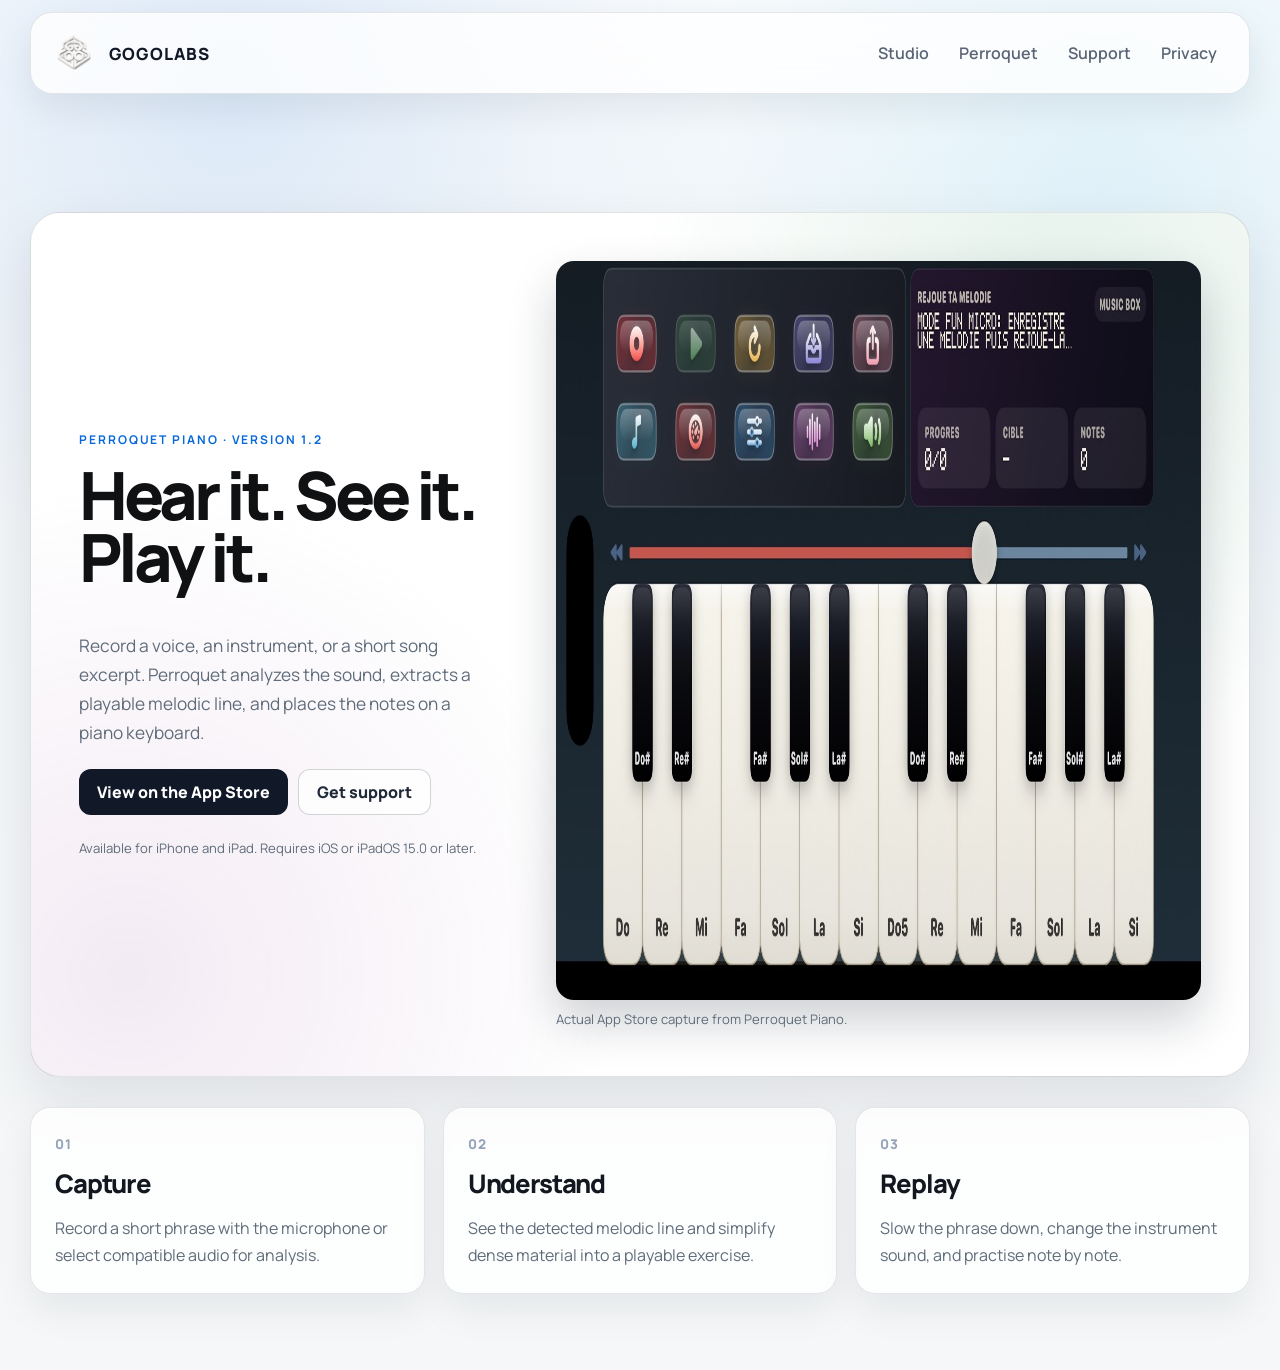
==== perroquet/index.html @ bff35a5f "Refresh public site and App Store portfolio" ====
<!doctype html>
<html lang="en">
  <head>
    <meta charset="UTF-8" />
    <meta name="viewport" content="width=device-width, initial-scale=1.0" />
    <title>Perroquet Piano | GogoLabs</title>
    <meta name="description" content="Perroquet Piano turns short recordings into notes you can hear, see, and replay on iPhone and iPad." />
    <link rel="canonical" href="https://gogolabs.fr/perroquet/" />
    <link rel="alternate" hreflang="en" href="https://gogolabs.fr/perroquet/" />
    <link rel="alternate" hreflang="x-default" href="https://gogolabs.fr/perroquet/" />
    <meta property="og:type" content="website" />
    <meta property="og:site_name" content="GogoLabs" />
    <meta property="og:title" content="Perroquet Piano | GogoLabs" />
    <meta property="og:description" content="Record a melody, see its notes, and replay it on the piano keyboard." />
    <meta property="og:url" content="https://gogolabs.fr/perroquet/" />
    <meta property="og:image" content="https://gogolabs.fr/assets/products/perroquet-1.2-public.jpg" />
    <link rel="icon" type="image/jpeg" href="/assets/perroquet-icon-public.jpg" />
    <link rel="preconnect" href="https://fonts.googleapis.com" />
    <link rel="preconnect" href="https://fonts.gstatic.com" crossorigin />
    <link href="https://fonts.googleapis.com/css2?family=Bebas+Neue&family=Manrope:wght@400;500;600;700;800&display=swap" rel="stylesheet" />
    <link rel="stylesheet" href="/style.css" />
    <script defer src="/analytics.js"></script>
    <script type="application/ld+json">
      {
        "@context": "https://schema.org",
        "@type": "SoftwareApplication",
        "name": "Perroquet Piano",
        "applicationCategory": "MusicApplication",
        "operatingSystem": "iOS, iPadOS",
        "softwareVersion": "1.2",
        "description": "Record a short melody, see the detected notes, and replay it on a piano keyboard.",
        "image": "https://gogolabs.fr/assets/products/perroquet-1.2-public.jpg",
        "downloadUrl": "https://apps.apple.com/fr/app/perroquet-piano/id6766993396",
        "author": { "@type": "Organization", "name": "GogoLabs", "url": "https://gogolabs.fr/" }
      }
    </script>
  </head>
  <body>
    <main class="page">
      <header class="site-header" id="top">
        <div class="topbar">
          <a class="brand-lockup" href="/" aria-label="GogoLabs home">
            <img class="brand-mark" src="/assets/gogolabs-logo.png" alt="GogoLabs logo" width="768" height="768" />
            <span class="brand-name">GogoLabs</span>
          </a>
          <nav class="topnav" aria-label="Primary">
            <a href="/">Studio</a>
            <a href="/perroquet/" aria-current="page">Perroquet</a>
            <a href="/perroquet/support/">Support</a>
            <a href="/perroquet/privacy/">Privacy</a>
          </nav>
        </div>
      </header>

      <section class="section product-page">
        <div class="product-hero">
          <div class="product-copy">
            <p class="eyebrow">Perroquet Piano · Version 1.2</p>
            <h1>Hear it. See it. Play it.</h1>
            <p class="intro-lead">
              Record a voice, an instrument, or a short song excerpt. Perroquet analyzes the sound,
              extracts a playable melodic line, and places the notes on a piano keyboard.
            </p>
            <div class="product-actions">
              <a class="product-primary-link" href="https://apps.apple.com/fr/app/perroquet-piano/id6766993396">View on the App Store</a>
              <a class="product-secondary-link" href="/perroquet/support/">Get support</a>
            </div>
            <p class="product-compatibility">Available for iPhone and iPad. Requires iOS or iPadOS 15.0 or later.</p>
          </div>
          <figure class="product-shot">
            <img
              src="/assets/products/perroquet-1.2-public.jpg"
              sizes="(max-width: 959px) 92vw, 54vw"
              alt="Perroquet Piano 1.2 melody analysis and piano keyboard on iPhone"
              width="1600"
              height="739"
            />
            <figcaption>Actual App Store capture from Perroquet Piano.</figcaption>
          </figure>
        </div>

        <div class="product-feature-grid">
          <article class="principle"><span class="principle-index">01</span><h2>Capture</h2><p>Record a short phrase with the microphone or select compatible audio for analysis.</p></article>
          <article class="principle"><span class="principle-index">02</span><h2>Understand</h2><p>See the detected melodic line and simplify dense material into a playable exercise.</p></article>
          <article class="principle"><span class="principle-index">03</span><h2>Replay</h2><p>Slow the phrase down, change the instrument sound, and practise note by note.</p></article>
        </div>
      </section>
    </main>
  </body>
</html>
---- style.css ----
:root {
  --bg: #f2f1ed;
  --surface: #faf9f4;
  --surface-strong: #ffffff;
  --surface-muted: #ece8e0;
  --text: #161a20;
  --muted: #5a646b;
  --line: rgba(22, 26, 32, 0.12);
  --line-strong: rgba(22, 26, 32, 0.2);
  --accent: #6a89ff;
  --accent-2: #88a5ff;
  --accent-3: #57b8ff;
  --accent-4: #97aefc;
  --slate: #3e4749;
  --lite-slate: #879499;
  --radius-lg: 12px;
  --radius-md: 10px;
  --radius-sm: 8px;
  --container: 1220px;
}

* {
  box-sizing: border-box;
}

html {
  scroll-behavior: smooth;
}

body {
  margin: 0;
  min-height: 100vh;
  overflow-x: hidden;
  color: var(--text);
  font-family: "Manrope", "Avenir Next", "Segoe UI", sans-serif;
  background:
    radial-gradient(circle at 8% 12%, rgba(106, 137, 255, 0.12), transparent 30%),
    radial-gradient(circle at 92% 16%, rgba(136, 165, 255, 0.1), transparent 34%),
    radial-gradient(circle at 80% 82%, rgba(151, 174, 252, 0.08), transparent 32%),
    linear-gradient(180deg, #f7f5f1 0%, var(--bg) 360px);
}

a {
  color: inherit;
}

img {
  display: block;
  max-width: 100%;
}

.page {
  width: 100%;
}

.site-header,
.section,
.site-footer {
  width: 100%;
}

.topbar,
.intro,
.section > *,
.site-footer > * {
  width: min(var(--container), calc(100% - 48px));
  margin-inline: auto;
}

.topbar {
  position: sticky;
  top: 0;
  z-index: 30;
  display: flex;
  align-items: center;
  justify-content: space-between;
  gap: 18px;
  min-height: 86px;
  background: color-mix(in srgb, var(--surface-strong) 88%, transparent);
  backdrop-filter: blur(8px);
  border-bottom: 1px solid var(--line);
}

.brand-lockup {
  display: inline-flex;
  align-items: center;
  gap: 12px;
  text-decoration: none;
}

.brand-mark {
  width: 48px;
  height: 48px;
}

.brand-name {
  font-size: 1.1rem;
  font-weight: 800;
  letter-spacing: 0.05em;
  text-transform: uppercase;
}

.topnav {
  display: inline-flex;
  flex-wrap: wrap;
  align-items: center;
  gap: 6px;
}

.topnav a {
  padding: 9px 12px;
  border-radius: var(--radius-sm);
  text-decoration: none;
  color: color-mix(in srgb, var(--muted) 64%, var(--accent-3) 36%);
  font-weight: 600;
}

.topnav a:hover {
  color: color-mix(in srgb, var(--accent) 72%, var(--text) 28%);
  background: color-mix(in srgb, var(--accent-2) 18%, #ffffff 82%);
}

.intro {
  display: grid;
  grid-template-columns: minmax(0, 0.96fr) minmax(360px, 0.78fr);
  gap: clamp(32px, 5vw, 72px);
  align-items: center;
  padding-top: 44px;
  padding-bottom: 72px;
}

.intro-copy {
  min-width: 0;
}

.eyebrow {
  margin: 0 0 14px;
  color: color-mix(in srgb, var(--accent-4) 62%, var(--muted) 38%);
  font-size: 0.75rem;
  font-weight: 700;
  letter-spacing: 0.16em;
  text-transform: uppercase;
}

h1,
h2,
h3 {
  margin: 0;
  color: var(--text);
  font-weight: 800;
  line-height: 1.02;
}

h1 {
  max-width: 100%;
  font-size: clamp(2.4rem, 5vw, 4.5rem);
  letter-spacing: -0.04em;
  color: color-mix(in srgb, var(--accent) 74%, var(--text) 26%);
}

h2 {
  max-width: 100%;
  font-size: clamp(1.7rem, 3.2vw, 2.9rem);
  letter-spacing: -0.03em;
  color: color-mix(in srgb, var(--accent-2) 54%, var(--text) 46%);
}

h3 {
  font-size: clamp(1.5rem, 2.1vw, 2.25rem);
  letter-spacing: -0.02em;
  color: color-mix(in srgb, var(--accent-3) 50%, var(--text) 50%);
}

p {
  margin: 0;
  color: color-mix(in srgb, var(--muted) 78%, var(--accent-4) 22%);
  line-height: 1.68;
}

p,
li {
  overflow-wrap: anywhere;
  word-break: normal;
}

.intro-lead {
  margin-top: 20px;
  max-width: 56ch;
  font-size: clamp(1.03rem, 1.3vw, 1.15rem);
}

.intro-note {
  min-width: 0;
  padding: 28px;
  border-radius: var(--radius-lg);
  background: var(--surface-muted);
  border: 1px solid var(--line);
}

.note-brand {
  display: flex;
  align-items: center;
  justify-content: center;
  gap: 14px;
}

.note-brand img {
  width: clamp(54px, 7vw, 84px);
  height: auto;
}

.note-brand p {
  font-size: clamp(1.55rem, 3.1vw, 2.2rem);
  font-weight: 800;
  letter-spacing: 0.02em;
  color: var(--text);
  line-height: 1.1;
}

.note-appstore-row {
  margin-top: 18px;
  display: grid;
  gap: 10px;
  justify-items: center;
}

.note-appstore-link {
  display: inline-flex;
}

.note-appstore-link img {
  width: min(300px, 100%);
  height: auto;
}

.note-appstore-text {
  font-size: 0.92rem;
  color: var(--muted);
}

.section {
  padding-top: 128px;
}

.principles {
  background: linear-gradient(180deg, rgba(135, 148, 153, 0.08) 0%, rgba(135, 148, 153, 0.03) 100%);
  padding-bottom: 20px;
}

.apps {
  background: transparent;
  padding: 112px 24px 56px;
  border-radius: 0;
}

.section-heading {
  min-width: 0;
  max-width: 760px;
}

.section-heading h2 {
  margin-top: 18px;
}

.section-heading p:last-child,
.team-entry p,
.principle p,
.app-summary,
.footer-brand p {
  margin-top: 18px;
}

.principles-grid {
  display: grid;
  grid-template-columns: repeat(3, minmax(0, 1fr));
  gap: 18px;
  margin-top: 52px;
}

.principle {
  min-width: 0;
  padding: 24px;
  border-radius: var(--radius-md);
  background: var(--surface);
  border: 1px solid var(--line);
}

.principle-index {
  display: inline-block;
  margin-bottom: 18px;
  color: var(--muted);
  font-size: 0.84rem;
  font-weight: 800;
  letter-spacing: 0.08em;
}

.principle h3 {
  margin-bottom: 18px;
}

.apps {
  display: grid;
  grid-template-columns: minmax(0, 1fr);
  gap: 56px;
}

.apps-anchor-strip {
  display: grid;
  gap: 0;
  height: 0;
  overflow: hidden;
}

.apps-anchor {
  display: block;
  height: 0;
  scroll-margin-top: 132px;
}

.apps-dock-shell {
  display: grid;
  gap: 40px;
  overflow: visible;
}

.app-spotlight {
  display: grid;
  grid-template-columns: minmax(0, 1fr);
  gap: 16px;
  padding: 20px;
  border-radius: var(--radius-lg);
  border: 0;
  background:
    radial-gradient(circle at 88% 15%, rgba(136, 165, 255, 0.14), transparent 28%),
    radial-gradient(circle at 10% 82%, rgba(87, 184, 255, 0.12), transparent 34%),
    var(--surface);
}

.app-spotlight-copy,
.app-spotlight-bottom,
.app-spotlight-visual {
  min-width: 0;
  overflow: visible;
}

.app-spotlight-copy {
  display: grid;
  align-content: start;
}

.app-spotlight-visual {
  order: 2;
  display: flex;
  align-items: center;
  justify-content: center;
  overflow: hidden;
}

.app-spotlight-visual img {
  width: min(100%, 980px);
  max-height: none;
  object-fit: contain;
  border-radius: 0;
  border: 0;
  box-shadow: none;
  clip-path: inset(0.8% 0.8% 0.8% 0.8%);
  transition: opacity 180ms ease, transform 180ms ease;
}

.app-spotlight-visual img.is-transitioning {
  opacity: 0.58;
  transform: scale(0.985);
}

.app-spotlight-bottom {
  display: grid;
  align-content: start;
  order: 3;
}

.apps-dock-wrap {
  position: static;
  z-index: 20;
  display: grid;
  justify-items: center;
  gap: 8px;
}

.apps-dock-hint {
  font-size: 0.8rem;
  letter-spacing: 0.08em;
  text-transform: uppercase;
  color: var(--lite-slate);
}

.apps-dock {
  display: inline-flex;
  align-items: flex-end;
  gap: 8px;
  padding: 8px 12px 10px;
  border-radius: 22px;
  border: 1px solid rgba(255, 255, 255, 0.42);
  background: linear-gradient(
    180deg,
    rgba(255, 255, 255, 0.52) 0%,
    rgba(228, 234, 241, 0.45) 100%
  );
  box-shadow:
    inset 0 1px 0 rgba(255, 255, 255, 0.72),
    0 12px 26px rgba(18, 24, 34, 0.24);
  backdrop-filter: blur(9px);
}

.dock-item {
  --dock-scale: 1;
  --dock-lift: 0px;
  display: grid;
  justify-items: center;
  gap: 0;
  width: 78px;
  padding: 4px 2px;
  border: 0;
  border-radius: 0;
  background: transparent;
  color: var(--slate);
  cursor: pointer;
  transform: translateY(var(--dock-lift)) scale(var(--dock-scale));
  transform-origin: bottom center;
  transition:
    transform 95ms cubic-bezier(0.24, 1, 0.36, 1),
    background-color 120ms ease,
    border-color 120ms ease,
    box-shadow 120ms ease;
}

.dock-item img {
  width: 60px;
  height: 60px;
  object-fit: contain;
  border-radius: 14px;
  border: 0;
  box-shadow:
    0 10px 16px rgba(18, 24, 34, 0.26),
    0 2px 0 rgba(255, 255, 255, 0.3) inset;
}

.dock-item span {
  position: absolute;
  top: -30px;
  left: 50%;
  transform: translateX(-50%);
  font-size: 0.72rem;
  font-weight: 800;
  line-height: 1;
  letter-spacing: 0;
  white-space: nowrap;
  text-align: center;
  padding: 6px 8px;
  border-radius: 8px;
  background: rgba(17, 21, 28, 0.9);
  color: #f8fbff;
  opacity: 0;
  pointer-events: none;
  transition: opacity 120ms ease;
}

.dock-item:hover,
.dock-item:focus-visible,
.dock-item.is-active {
  border-color: transparent;
  background: transparent;
  box-shadow: none;
}

.dock-item:hover span,
.dock-item:focus-visible span,
.dock-item.is-active span {
  opacity: 1;
}

.dock-item:focus-visible {
  outline: 2px solid rgba(0, 166, 181, 0.6);
  outline-offset: 4px;
}

.app-copy {
  min-width: 0;
}

.app-copy-top {
  grid-area: top;
}

.app-copy-bottom {
  grid-area: bottom;
  display: grid;
  align-content: start;
  gap: 2px;
}

.app-kicker {
  margin-bottom: 10px;
  color: color-mix(in srgb, var(--accent-4) 56%, var(--slate) 44%);
  font-size: 0.78rem;
  font-weight: 700;
  letter-spacing: 0.12em;
  text-transform: uppercase;
}

.app-summary {
  max-width: none;
  font-size: 1.02rem;
  line-height: 1.64;
  color: color-mix(in srgb, var(--muted) 65%, var(--accent-3) 35%);
  overflow: visible;
}

.app-summary strong {
  color: color-mix(in srgb, var(--accent) 70%, var(--text) 30%);
  font-weight: 700;
}

.app-summary em {
  color: color-mix(in srgb, var(--accent-2) 70%, #3f474e 30%);
  font-style: italic;
  font-weight: 600;
}

.app-summary-extra {
  margin-top: 2px;
}

.app-list {
  display: grid;
  gap: 9px;
  margin: 12px 0 0;
  padding: 0;
  list-style: none;
}

.app-list li {
  position: relative;
  padding-left: 14px;
  line-height: 1.55;
  color: color-mix(in srgb, var(--slate) 65%, var(--accent-4) 35%);
  overflow: visible;
  white-space: normal;
}

.app-list li::before {
  content: "";
  position: absolute;
  top: 0.66em;
  left: 0;
  width: 6px;
  height: 6px;
  border-radius: 50%;
  background: color-mix(in srgb, var(--accent) 60%, var(--lite-slate) 40%);
}

.app-list strong {
  color: color-mix(in srgb, var(--accent-3) 52%, var(--text) 48%);
}

.app-store-badge-link {
  display: inline-flex;
  width: fit-content;
  margin-top: 12px;
}

.app-store-badge-link img {
  width: clamp(112px, 22vw, 156px);
  height: auto;
}

.team-grid {
  display: grid;
  grid-template-columns: repeat(2, minmax(0, 1fr));
  gap: 18px;
  margin-top: 52px;
  align-items: start;
}

.team-entry {
  min-width: 0;
  position: relative;
  display: block;
  padding: 24px;
  border-radius: var(--radius-md);
  background: var(--surface);
  border: 1px solid var(--line);
}

.team-entry::before {
  content: "";
  position: absolute;
  inset: 0 0 auto;
  height: 2px;
  background: linear-gradient(90deg, rgba(255, 176, 73, 0.68), rgba(73, 213, 255, 0.18), transparent 72%);
  border-radius: var(--radius-md) var(--radius-md) 0 0;
}

.team-entry::after {
  content: "";
  display: block;
  clear: both;
}

.team-photo-frame {
  position: relative;
  float: left;
  width: 154px;
  aspect-ratio: 4 / 5;
  margin: 0 20px 12px 0;
  overflow: hidden;
  border-radius: 12px;
  border: 1px solid rgba(255, 221, 171, 0.14);
  background: #101722;
  box-shadow:
    inset 0 1px 0 rgba(255, 255, 255, 0.08),
    0 18px 34px rgba(0, 0, 0, 0.36);
}

.team-photo-frame::before,
.team-photo-frame::after {
  content: "";
  position: absolute;
  inset: 0;
  pointer-events: none;
}

.team-photo-frame::before {
  z-index: 1;
  background:
    linear-gradient(180deg, rgba(255, 221, 171, 0.08) 0%, rgba(42, 55, 82, 0.2) 100%),
    radial-gradient(ellipse at 22% 12%, rgba(73, 213, 255, 0.14), transparent 46%);
  mix-blend-mode: screen;
}

.team-photo-frame::after {
  z-index: 2;
  background:
    linear-gradient(90deg, rgba(255, 255, 255, 0.03) 0 1px, transparent 1px 8px),
    linear-gradient(180deg, transparent 0%, rgba(5, 8, 13, 0.18) 100%);
  opacity: 0.62;
}

.team-photo {
  position: relative;
  z-index: 1;
  width: 100%;
  height: 100%;
  object-fit: cover;
  object-position: center 28%;
  filter: grayscale(0.86) contrast(1.08) brightness(0.9) sepia(0.12) saturate(0.92);
  transform: scale(1.02);
}

.team-entry:nth-child(2) .team-photo {
  object-fit: cover;
  object-position: center 24%;
  transform: scale(1.02);
  border-radius: 0;
  box-shadow: none;
}

.team-entry:nth-child(2) .team-photo-frame {
  background: #101722;
}

.team-copy {
  min-width: 0;
}

.team-entry h3 {
  font-size: clamp(1.34rem, 1.9vw, 1.85rem);
  margin-bottom: 14px;
}

.site-footer {
  padding: 128px 0 64px;
  background: linear-gradient(180deg, rgba(62, 71, 73, 0.06) 0%, rgba(62, 71, 73, 0.02) 100%);
}

.footer-grid {
  display: grid;
  grid-template-columns: minmax(0, 1.4fr) repeat(3, minmax(0, 1fr));
  gap: 22px;
  padding-top: 22px;
  border-top: 1px solid var(--line);
}

.footer-brand,
.footer-column {
  min-width: 0;
  display: grid;
  align-content: start;
  gap: 8px;
}

.footer-logo {
  width: 50px;
  height: 50px;
}

.footer-logo-link {
  display: inline-flex;
  width: max-content;
}

.footer-column h3 {
  font-size: 0.86rem;
  font-weight: 800;
  letter-spacing: 0.08em;
  text-transform: uppercase;
}

.footer-column a {
  color: color-mix(in srgb, var(--muted) 66%, var(--accent-4) 34%);
  text-decoration: none;
}

.footer-column a:hover {
  color: color-mix(in srgb, var(--accent) 68%, var(--text) 32%);
}

.support-page,
.legal-page {
  display: grid;
  gap: 24px;
  padding-bottom: 72px;
}

.support-lead,
.legal-lead {
  margin-top: 22px;
  max-width: 66ch;
}

.support-lang-switch {
  margin-top: 10px;
}

.support-lang-switch a,
.support-lead a,
.support-note a,
.support-back-link,
.legal-back-link,
.legal-card a {
  color: var(--slate);
  font-weight: 700;
  text-decoration: none;
}

.support-lang-switch a:hover,
.support-lead a:hover,
.support-note a:hover,
.support-back-link:hover,
.legal-back-link:hover,
.legal-card a:hover {
  text-decoration: underline;
}

.support-grid,
.legal-grid {
  display: grid;
  grid-template-columns: repeat(2, minmax(0, 1fr));
  gap: 18px;
}

.support-card,
.legal-card {
  min-width: 0;
  display: grid;
  align-content: start;
  gap: 8px;
  padding: 20px;
  border-radius: var(--radius-md);
  background: var(--surface);
  border: 1px solid var(--line);
}

.support-card h2,
.legal-card h2,
.legal-meta h2 {
  max-width: none;
  font-size: clamp(1.32rem, 2.1vw, 1.9rem);
  margin-bottom: 18px;
}

.support-list {
  margin-top: 8px;
}

.support-note {
  margin-top: 4px;
}

.support-meta,
.legal-meta {
  padding: 22px;
  border-radius: var(--radius-md);
  background: var(--surface-strong);
  border: 1px solid var(--line);
}

.support-meta p,
.legal-meta p {
  margin-top: 8px;
}

.support-back-link,
.legal-back-link {
  display: inline-block;
  margin-top: 10px;
}

.legal-card-open {
  border-color: rgba(180, 83, 9, 0.28);
  background: #fffaf0;
}

.legal-card code {
  overflow-wrap: anywhere;
  font-size: 0.92em;
}

.product-page {
  display: grid;
  gap: 30px;
  padding-top: 42px;
  padding-bottom: 76px;
}

.product-hero {
  display: grid;
  grid-template-columns: minmax(300px, 0.78fr) minmax(520px, 1.22fr);
  gap: clamp(28px, 5vw, 64px);
  align-items: center;
  padding: clamp(24px, 4vw, 48px);
  border: 1px solid var(--line);
  border-radius: 30px;
  background:
    radial-gradient(circle at 85% 12%, rgba(104, 178, 139, 0.18), transparent 34%),
    radial-gradient(circle at 8% 88%, rgba(170, 112, 176, 0.14), transparent 36%),
    var(--surface);
  box-shadow: 0 24px 60px rgba(17, 24, 39, 0.1);
}

.product-copy {
  display: grid;
  gap: 22px;
}

.product-copy .eyebrow {
  margin-bottom: -8px;
}

.product-copy h1 {
  max-width: 9ch;
}

.product-actions {
  display: flex;
  flex-wrap: wrap;
  gap: 10px;
}

.product-primary-link,
.product-secondary-link {
  display: inline-flex;
  align-items: center;
  justify-content: center;
  min-height: 46px;
  padding: 0 18px;
  border-radius: 12px;
  font-weight: 800;
  text-decoration: none;
}

.product-primary-link {
  color: #ffffff;
  background: #111827;
}

.product-secondary-link {
  color: #1f2937;
  border: 1px solid var(--line-strong);
  background: rgba(255, 255, 255, 0.76);
}

.product-primary-link:hover,
.product-secondary-link:hover {
  transform: translateY(-1px);
}

.product-compatibility,
.product-shot figcaption {
  color: var(--muted);
  font-size: 0.82rem;
}

.product-shot {
  min-width: 0;
  margin: 0;
}

.product-shot img {
  width: 100%;
  border-radius: 18px;
  box-shadow: 0 22px 48px rgba(17, 24, 39, 0.2);
}

.product-shot figcaption {
  margin-top: 10px;
}

.product-feature-grid {
  display: grid;
  grid-template-columns: repeat(3, minmax(0, 1fr));
  gap: 18px;
}

.product-feature-grid .principle h2 {
  font-size: clamp(1.4rem, 2vw, 1.9rem);
}

.panel {
  width: min(900px, calc(100% - 48px));
  margin: 56px auto;
  padding: 28px;
  border-radius: var(--radius-md);
  background: var(--surface);
  border: 1px solid var(--line);
}

/* Mac native luminous direction */
:root {
  --bg: #f5f7f8;
  --surface: #ffffff;
  --surface-strong: #ffffff;
  --surface-muted: #edf1f5;
  --text: #111827;
  --muted: #5f6c7a;
  --line: rgba(17, 24, 39, 0.12);
  --line-strong: rgba(17, 24, 39, 0.18);
  --accent: #0969da;
  --accent-2: #3b82f6;
  --accent-3: #0ea5e9;
  --accent-4: #64748b;
  --slate: #334155;
  --lite-slate: #7b8794;
  --radius-lg: 28px;
  --radius-md: 18px;
  --radius-sm: 12px;
  --container: 1220px;
}

body {
  color: var(--text);
  background:
    radial-gradient(circle at 18% 6%, rgba(9, 105, 218, 0.12), transparent 30%),
    radial-gradient(circle at 86% 14%, rgba(14, 165, 233, 0.1), transparent 32%),
    linear-gradient(180deg, #fbfcfd 0%, #f3f6f8 460px, var(--bg) 100%);
}

h1,
h2,
h3 {
  color: var(--text);
  font-family: "Manrope", "Avenir Next", "Segoe UI", sans-serif;
  font-weight: 800;
}

h1 {
  max-width: 12ch;
  font-size: clamp(2.7rem, 5.2vw, 5.45rem);
  line-height: 0.94;
  letter-spacing: -0.06em;
  color: #101113;
}

h2 {
  color: #131820;
  letter-spacing: -0.045em;
}

h3 {
  color: #1f2937;
  letter-spacing: -0.03em;
}

p,
li {
  color: var(--muted);
}

.topbar {
  min-height: 82px;
  margin-top: 12px;
  padding-inline: 20px;
  border: 1px solid rgba(17, 24, 39, 0.1);
  border-radius: 22px;
  background: rgba(255, 255, 255, 0.78);
  box-shadow:
    inset 0 1px 0 rgba(255, 255, 255, 0.9),
    0 14px 36px rgba(17, 24, 39, 0.08);
  backdrop-filter: blur(18px);
}

.brand-mark {
  width: 46px;
  height: 46px;
  filter: none;
}

.brand-name {
  color: #111827;
  font-size: 1.05rem;
  letter-spacing: 0.07em;
}

.topnav a {
  color: #596575;
  border-radius: 999px;
}

.topnav a:hover {
  color: var(--accent);
  background: rgba(9, 105, 218, 0.08);
}

.eyebrow,
.principles .eyebrow,
.apps .eyebrow,
.team-section .eyebrow,
.app-kicker {
  color: var(--accent);
}

.intro {
  grid-template-columns: minmax(0, 0.86fr) minmax(360px, 0.68fr);
  padding-top: 70px;
  padding-bottom: 98px;
}

.intro-lead {
  color: #5f6c7a;
  font-size: clamp(1.06rem, 1.35vw, 1.18rem);
}

.intro-note {
  position: relative;
  width: min(100%, 480px);
  aspect-ratio: 1.586 / 1;
  min-height: 0;
  justify-self: end;
  display: grid;
  align-content: center;
  justify-items: center;
  gap: 18px;
  padding: clamp(24px, 4vw, 34px);
  border: 1px solid rgba(255, 255, 255, 0.18);
  border-radius: 24px;
  background:
    linear-gradient(115deg, rgba(255, 255, 255, 0.18), rgba(255, 255, 255, 0.04) 42%, rgba(255, 255, 255, 0.16) 68%, rgba(15, 23, 42, 0.34)),
    repeating-linear-gradient(100deg, rgba(255, 255, 255, 0.08) 0 1px, rgba(15, 23, 42, 0.18) 1px 3px, transparent 3px 7px),
    radial-gradient(circle at 18% 16%, rgba(255, 255, 255, 0.3), transparent 28%),
    radial-gradient(circle at 84% 82%, rgba(9, 105, 218, 0.26), transparent 34%),
    linear-gradient(135deg, #29313d 0%, #111827 48%, #36404d 100%);
  box-shadow:
    inset 0 1px 1px rgba(255, 255, 255, 0.24),
    inset 0 -1px 1px rgba(0, 0, 0, 0.45),
    inset 22px 0 60px rgba(255, 255, 255, 0.06),
    inset -28px -18px 70px rgba(0, 0, 0, 0.26),
    0 28px 70px rgba(15, 23, 42, 0.28),
    0 0 0 1px rgba(255, 255, 255, 0.1);
  overflow: hidden;
  isolation: isolate;
}

.intro-note::before {
  content: "";
  position: absolute;
  inset: 0;
  z-index: 0;
  background:
    linear-gradient(122deg, transparent 0 28%, rgba(255, 255, 255, 0.28) 38%, rgba(255, 255, 255, 0.04) 49%, transparent 60%),
    radial-gradient(ellipse at 30% 8%, rgba(255, 255, 255, 0.24), transparent 36%),
    linear-gradient(180deg, rgba(255, 255, 255, 0.1), transparent 42%);
  mix-blend-mode: screen;
  opacity: 0.86;
  pointer-events: none;
}

.intro-note::after {
  content: "";
  position: absolute;
  inset: 10px;
  z-index: 0;
  border-radius: 18px;
  border: 1px solid rgba(255, 255, 255, 0.18);
  background:
    radial-gradient(circle at 14% 20%, rgba(255, 255, 255, 0.1), transparent 20%),
    linear-gradient(135deg, rgba(255, 255, 255, 0.07), rgba(255, 255, 255, 0.02));
  box-shadow:
    inset 0 1px 0 rgba(255, 255, 255, 0.16),
    inset 0 -1px 0 rgba(0, 0, 0, 0.16);
  pointer-events: none;
}

.intro-note > * {
  position: relative;
  z-index: 2;
}

.note-brand {
  display: grid;
  justify-items: center;
  gap: 10px;
  text-align: center;
}

.note-brand img {
  width: clamp(58px, 6vw, 78px);
  filter:
    drop-shadow(0 1px 0 rgba(255, 255, 255, 0.55))
    drop-shadow(0 10px 16px rgba(15, 23, 42, 0.12));
}

.note-brand p {
  color: rgba(248, 250, 252, 0.96);
  font-size: clamp(1.45rem, 2.4vw, 2rem);
  letter-spacing: -0.035em;
  text-shadow: 0 1px 0 rgba(0, 0, 0, 0.34);
}

.note-appstore-text {
  color: var(--muted);
}

.note-appstore-row {
  width: 100%;
  justify-items: center;
  margin-top: 0;
  gap: 7px;
}

.note-appstore-link img {
  width: 210px;
  max-width: 100%;
  height: auto;
  filter: drop-shadow(0 10px 18px rgba(15, 23, 42, 0.18));
}

.note-appstore-text {
  font-size: 0.86rem;
  color: rgba(226, 232, 240, 0.76);
  text-shadow: 0 1px 0 rgba(0, 0, 0, 0.28);
}

.section {
  padding-top: 118px;
}

.principles {
  background: linear-gradient(180deg, rgba(226, 232, 240, 0.55) 0%, rgba(245, 247, 248, 0) 100%);
}

.apps {
  padding-top: 86px;
  background: transparent;
  gap: 38px;
}

.principle,
.team-entry,
.support-card,
.legal-card,
.support-meta,
.legal-meta,
.panel {
  border: 1px solid rgba(17, 24, 39, 0.1);
  border-radius: 20px;
  background: rgba(255, 255, 255, 0.82);
  box-shadow:
    inset 0 1px 0 rgba(255, 255, 255, 0.95),
    0 16px 38px rgba(17, 24, 39, 0.07);
}

.principle::before,
.team-entry::before {
  content: none;
}

.principle-index {
  color: #94a3b8;
}

.app-spotlight {
  --spotlight-rgb: 9, 105, 218;
  --spotlight-rgb-2: 14, 165, 233;
  grid-template-columns: minmax(0, 0.92fr) minmax(360px, 0.78fr);
  gap: 26px 44px;
  min-height: 430px;
  padding: 30px;
  border: 1px solid rgba(17, 24, 39, 0.1);
  border-radius: 30px;
  background:
    radial-gradient(circle at 78% 34%, rgba(var(--spotlight-rgb), 0.1), transparent 36%),
    linear-gradient(180deg, rgba(255, 255, 255, 0.88), rgba(239, 244, 249, 0.78));
  box-shadow:
    inset 0 1px 0 rgba(255, 255, 255, 0.94),
    0 22px 54px rgba(17, 24, 39, 0.12);
}

.app-spotlight::before {
  content: none;
}

.app-spotlight.is-wide-preview {
  grid-template-columns: minmax(0, 0.86fr) minmax(460px, 0.96fr);
  background:
    radial-gradient(circle at 78% 34%, rgba(var(--spotlight-rgb), 0.1), transparent 36%),
    linear-gradient(180deg, rgba(255, 255, 255, 0.88), rgba(239, 244, 249, 0.78));
}

.app-spotlight-visual {
  grid-row: span 2;
  overflow: hidden;
  min-height: 0;
  align-self: center;
}

.app-preview-button {
  display: flex;
  align-items: center;
  justify-content: center;
  width: 100%;
  max-width: 100%;
  padding: 0;
  border: 0;
  background: transparent;
  appearance: none;
  overflow: hidden;
}

.app-spotlight-visual img,
.app-spotlight.is-wide-preview .app-spotlight-visual img {
  width: min(100%, 500px);
  max-height: 300px;
  object-fit: contain;
  transform: translateY(0) rotate(-0.12deg);
  border: 0;
  border-radius: 0;
  box-shadow: none;
  filter: drop-shadow(0 18px 28px rgba(17, 24, 39, 0.14));
}

.app-spotlight.is-wide-preview .app-spotlight-visual img {
  width: min(100%, 640px);
  max-height: 290px;
}

.app-spotlight-bottom {
  border-top: 1px solid rgba(17, 24, 39, 0.08);
}

#spotlightTitle {
  font-family: "Lobster", "Manrope", "Avenir Next", "Segoe UI", sans-serif;
  color: #111827;
  font-size: clamp(2.15rem, 3.4vw, 3.25rem);
  font-weight: 400;
  letter-spacing: 0;
  font-variation-settings: normal;
}

#spotlightSummary,
#spotlightExtra {
  color: #5f6c7a;
}

.app-summary {
  color: #5f6c7a;
}

.app-summary strong,
.app-list strong {
  color: #1f2937;
}

.app-summary em {
  color: #64748b;
  font-style: normal;
}

.app-list li {
  color: #5f6c7a;
}

.app-list li::before {
  background: rgb(var(--spotlight-rgb));
  box-shadow: none;
}

.apps-dock-hint {
  color: #7b8794;
}

.apps-dock {
  border: 1px solid rgba(17, 24, 39, 0.1);
  background: linear-gradient(180deg, rgba(255, 255, 255, 0.82), rgba(232, 238, 245, 0.78));
  box-shadow:
    inset 0 1px 0 rgba(255, 255, 255, 0.92),
    0 14px 32px rgba(17, 24, 39, 0.16);
}

.dock-item img,
.dock-item:nth-child(1).is-active img,
.dock-item:nth-child(1):hover img,
.dock-item:nth-child(1):focus-visible img,
.dock-item:nth-child(2).is-active img,
.dock-item:nth-child(2):hover img,
.dock-item:nth-child(2):focus-visible img,
.dock-item:nth-child(3).is-active img,
.dock-item:nth-child(3):hover img,
.dock-item:nth-child(3):focus-visible img,
.dock-item:nth-child(4).is-active img,
.dock-item:nth-child(4):hover img,
.dock-item:nth-child(4):focus-visible img {
  box-shadow:
    0 12px 24px rgba(17, 24, 39, 0.18),
    0 1px 0 rgba(255, 255, 255, 0.5) inset;
}

.dock-item span {
  font-family: "Manrope", "Avenir Next", "Segoe UI", sans-serif;
  font-size: 0.72rem;
  font-weight: 800;
  background: rgba(17, 24, 39, 0.92);
  border: 0;
  color: #ffffff;
}

.team-photo-frame {
  border: 1px solid rgba(17, 24, 39, 0.1);
  border-radius: 16px;
  background: #e2e8f0;
  box-shadow: 0 14px 34px rgba(17, 24, 39, 0.14);
}

.team-photo-frame::before,
.team-photo-frame::after {
  content: none;
}

.team-photo,
.team-entry:nth-child(2) .team-photo {
  filter: none;
}

.site-footer {
  background: linear-gradient(180deg, rgba(226, 232, 240, 0.2) 0%, rgba(226, 232, 240, 0.68) 100%);
}

.footer-grid {
  border-top: 1px solid rgba(17, 24, 39, 0.1);
}

.footer-column a {
  color: #5f6c7a;
}

.footer-column a:hover,
.support-lang-switch a,
.support-lead a,
.support-note a,
.support-back-link,
.legal-back-link,
.legal-card a {
  color: var(--accent);
}

.image-lightbox {
  position: fixed;
  inset: 0;
  z-index: 1000;
  display: grid;
  place-items: center;
  padding: clamp(16px, 3vw, 32px);
  opacity: 0;
  pointer-events: none;
  transition: opacity 160ms ease;
}

.image-lightbox.is-open {
  opacity: 1;
  pointer-events: auto;
}

.image-lightbox-backdrop {
  position: absolute;
  inset: 0;
  border: 0;
  background: rgba(15, 23, 42, 0.72);
  backdrop-filter: blur(16px);
  cursor: zoom-out;
}

.image-lightbox-frame {
  position: relative;
  z-index: 1;
  display: grid;
  place-items: center;
  width: min(94vw, 1400px);
  height: min(92vh, 980px);
}

.image-lightbox-frame img {
  max-width: 100%;
  width: auto;
  height: auto;
  max-height: min(92vh, 100%);
  object-fit: contain;
  filter: drop-shadow(0 34px 70px rgba(15, 23, 42, 0.36));
}

#imageLightboxImage {
  width: auto;
  height: auto;
  max-width: 100%;
  max-height: 92vh;
  object-fit: contain;
}

.image-lightbox-close {
  position: absolute;
  top: 10px;
  right: 10px;
  z-index: 2;
  width: 42px;
  height: 42px;
  border: 1px solid rgba(255, 255, 255, 0.78);
  border-radius: 999px;
  background: rgba(255, 255, 255, 0.92);
  color: #111827;
  font-size: 1.7rem;
  line-height: 1;
  cursor: pointer;
}

.image-lightbox-close:focus-visible {
  outline: 2px solid rgba(9, 105, 218, 0.72);
  outline-offset: 3px;
}

body.is-lightbox-open {
  overflow: hidden;
}

@media (max-width: 1024px) {
  .intro {
    grid-template-columns: minmax(0, 1fr);
  }

  .intro-note {
    justify-self: start;
  }
}

@media (max-width: 959px) {
  .principles-grid,
  .team-grid,
  .support-grid,
  .legal-grid,
  .footer-grid {
    grid-template-columns: minmax(0, 1fr);
  }

  .product-hero,
  .product-feature-grid {
    grid-template-columns: minmax(0, 1fr);
  }

  .app-spotlight,
  .app-spotlight.is-wide-preview {
    grid-template-columns: minmax(0, 1fr);
    min-height: 0;
    padding: 22px;
  }

  .app-spotlight-visual {
    grid-row: auto;
  }

  .app-spotlight-visual img {
    width: min(100%, 640px);
    max-height: 360px;
  }

  .app-spotlight.is-wide-preview .app-spotlight-visual img {
    width: min(100%, 640px);
    max-height: 300px;
    transform: translateY(0) rotate(-0.15deg);
  }

  .apps-dock {
    max-width: 100%;
    overflow-x: auto;
    justify-content: flex-start;
  }

  .dock-item {
    transform: scale(1) !important;
  }
}

@media (max-width: 760px) {
  .topbar,
  .intro,
  .section > *,
  .site-footer > *,
  .panel {
    width: calc(100% - 30px);
  }

  .topbar {
    min-height: 64px;
    align-items: stretch;
    flex-direction: column;
    justify-content: center;
    gap: 8px;
    margin-top: 8px;
    padding: 10px 14px;
    border-radius: 18px;
  }

  .brand-mark {
    width: 44px;
    height: 44px;
  }

  .brand-name {
    font-size: 1.02rem;
  }

  .topnav {
    width: 100%;
    flex-wrap: nowrap;
    justify-content: flex-start;
    gap: 14px;
    overflow-x: auto;
    scrollbar-width: none;
  }

  .topnav::-webkit-scrollbar {
    display: none;
  }

  .topnav a {
    flex: 0 0 auto;
    padding: 4px 0 7px;
    background: none;
    font-size: 0.9rem;
  }

  h1 {
    max-width: 100%;
    font-size: clamp(2.15rem, 9.8vw, 3rem);
    line-height: 0.98;
    letter-spacing: -0.055em;
  }

  h2 {
    max-width: 100%;
    font-size: clamp(1.5rem, 8vw, 2.1rem);
  }

  .intro {
    padding-top: 42px;
    padding-bottom: 70px;
  }

  .intro-note {
    min-height: 405px;
    border-radius: 24px;
  }

  .app-spotlight,
  .principle,
  .team-entry,
  .support-card,
  .legal-card,
  .support-meta,
  .legal-meta,
  .panel {
    padding: 16px;
  }

  .team-entry {
    display: block;
  }

  .team-photo-frame {
    width: 88px;
    aspect-ratio: 4 / 5;
    margin: 0 14px 10px 0;
    border-radius: 12px;
  }
}
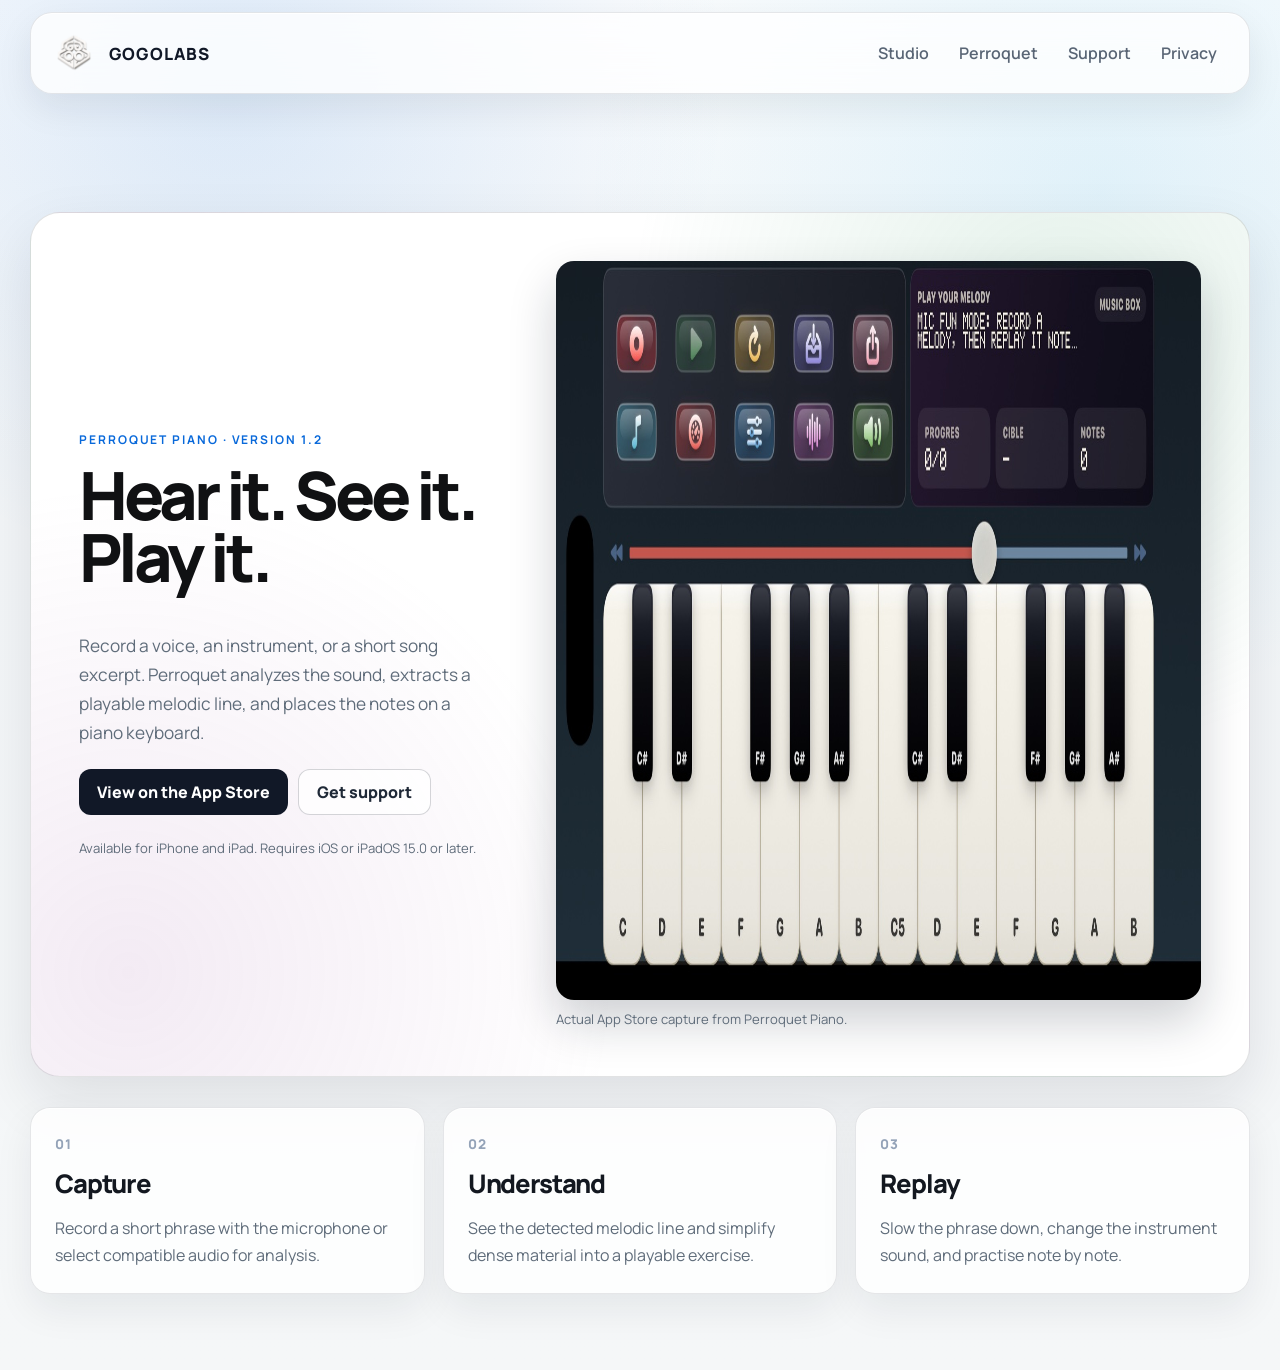
==== commit 57a4180a: "Use latest product artwork and descriptions" ====
--- a/perroquet/index.html
+++ b/perroquet/index.html
@@ -13,8 +13,8 @@
     <meta property="og:title" content="Perroquet Piano | GogoLabs" />
     <meta property="og:description" content="Record a melody, see its notes, and replay it on the piano keyboard." />
     <meta property="og:url" content="https://gogolabs.fr/perroquet/" />
-    <meta property="og:image" content="https://gogolabs.fr/assets/products/perroquet-1.2-public.jpg" />
-    <link rel="icon" type="image/jpeg" href="/assets/perroquet-icon-public.jpg" />
+    <meta property="og:image" content="https://gogolabs.fr/assets/products/perroquet-current.jpg" />
+    <link rel="icon" type="image/png" href="/assets/perroquet-icon-current.png" />
     <link rel="preconnect" href="https://fonts.googleapis.com" />
     <link rel="preconnect" href="https://fonts.gstatic.com" crossorigin />
     <link href="https://fonts.googleapis.com/css2?family=Bebas+Neue&family=Manrope:wght@400;500;600;700;800&display=swap" rel="stylesheet" />
@@ -29,7 +29,7 @@
         "operatingSystem": "iOS, iPadOS",
         "softwareVersion": "1.2",
         "description": "Record a short melody, see the detected notes, and replay it on a piano keyboard.",
-        "image": "https://gogolabs.fr/assets/products/perroquet-1.2-public.jpg",
+        "image": "https://gogolabs.fr/assets/products/perroquet-current.jpg",
         "downloadUrl": "https://apps.apple.com/fr/app/perroquet-piano/id6766993396",
         "author": { "@type": "Organization", "name": "GogoLabs", "url": "https://gogolabs.fr/" }
       }
@@ -69,7 +69,7 @@
           </div>
           <figure class="product-shot">
             <img
-              src="/assets/products/perroquet-1.2-public.jpg"
+              src="/assets/products/perroquet-current.jpg"
               sizes="(max-width: 959px) 92vw, 54vw"
               alt="Perroquet Piano 1.2 melody analysis and piano keyboard on iPhone"
               width="1600"
